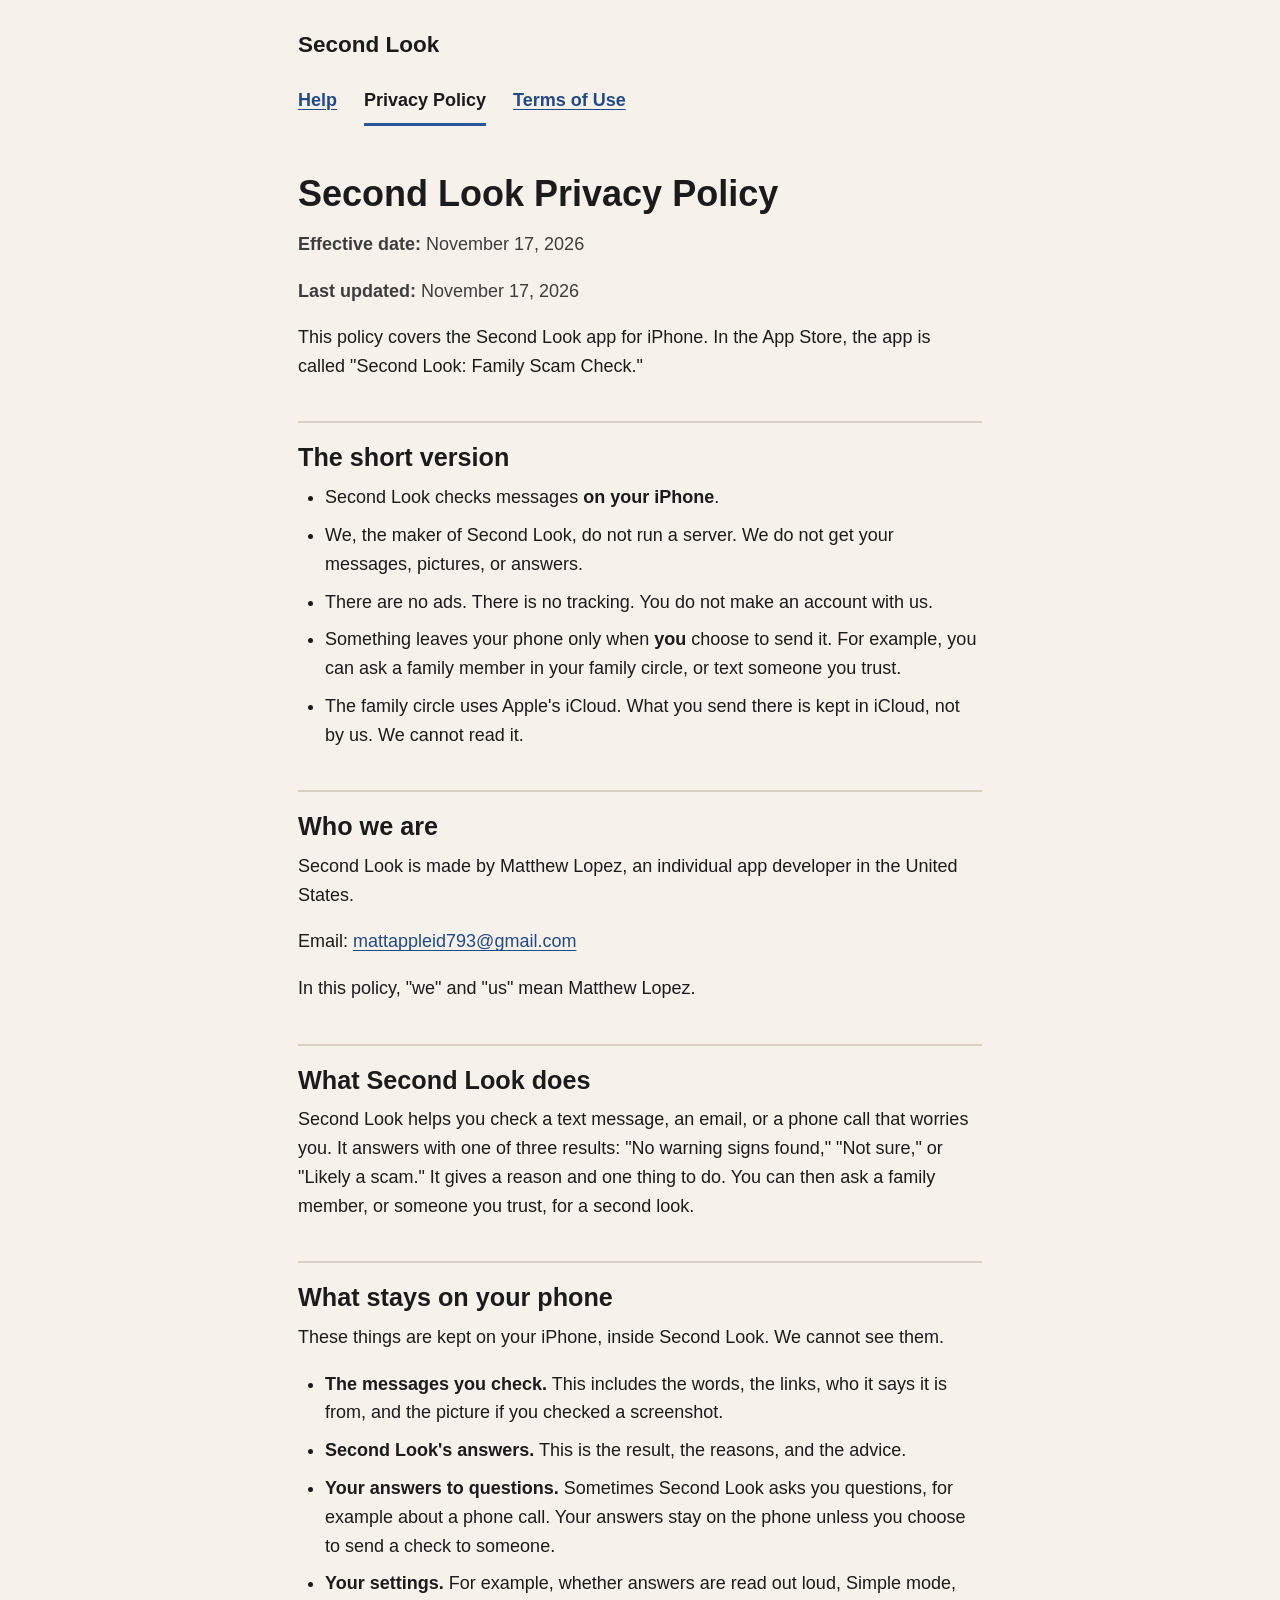
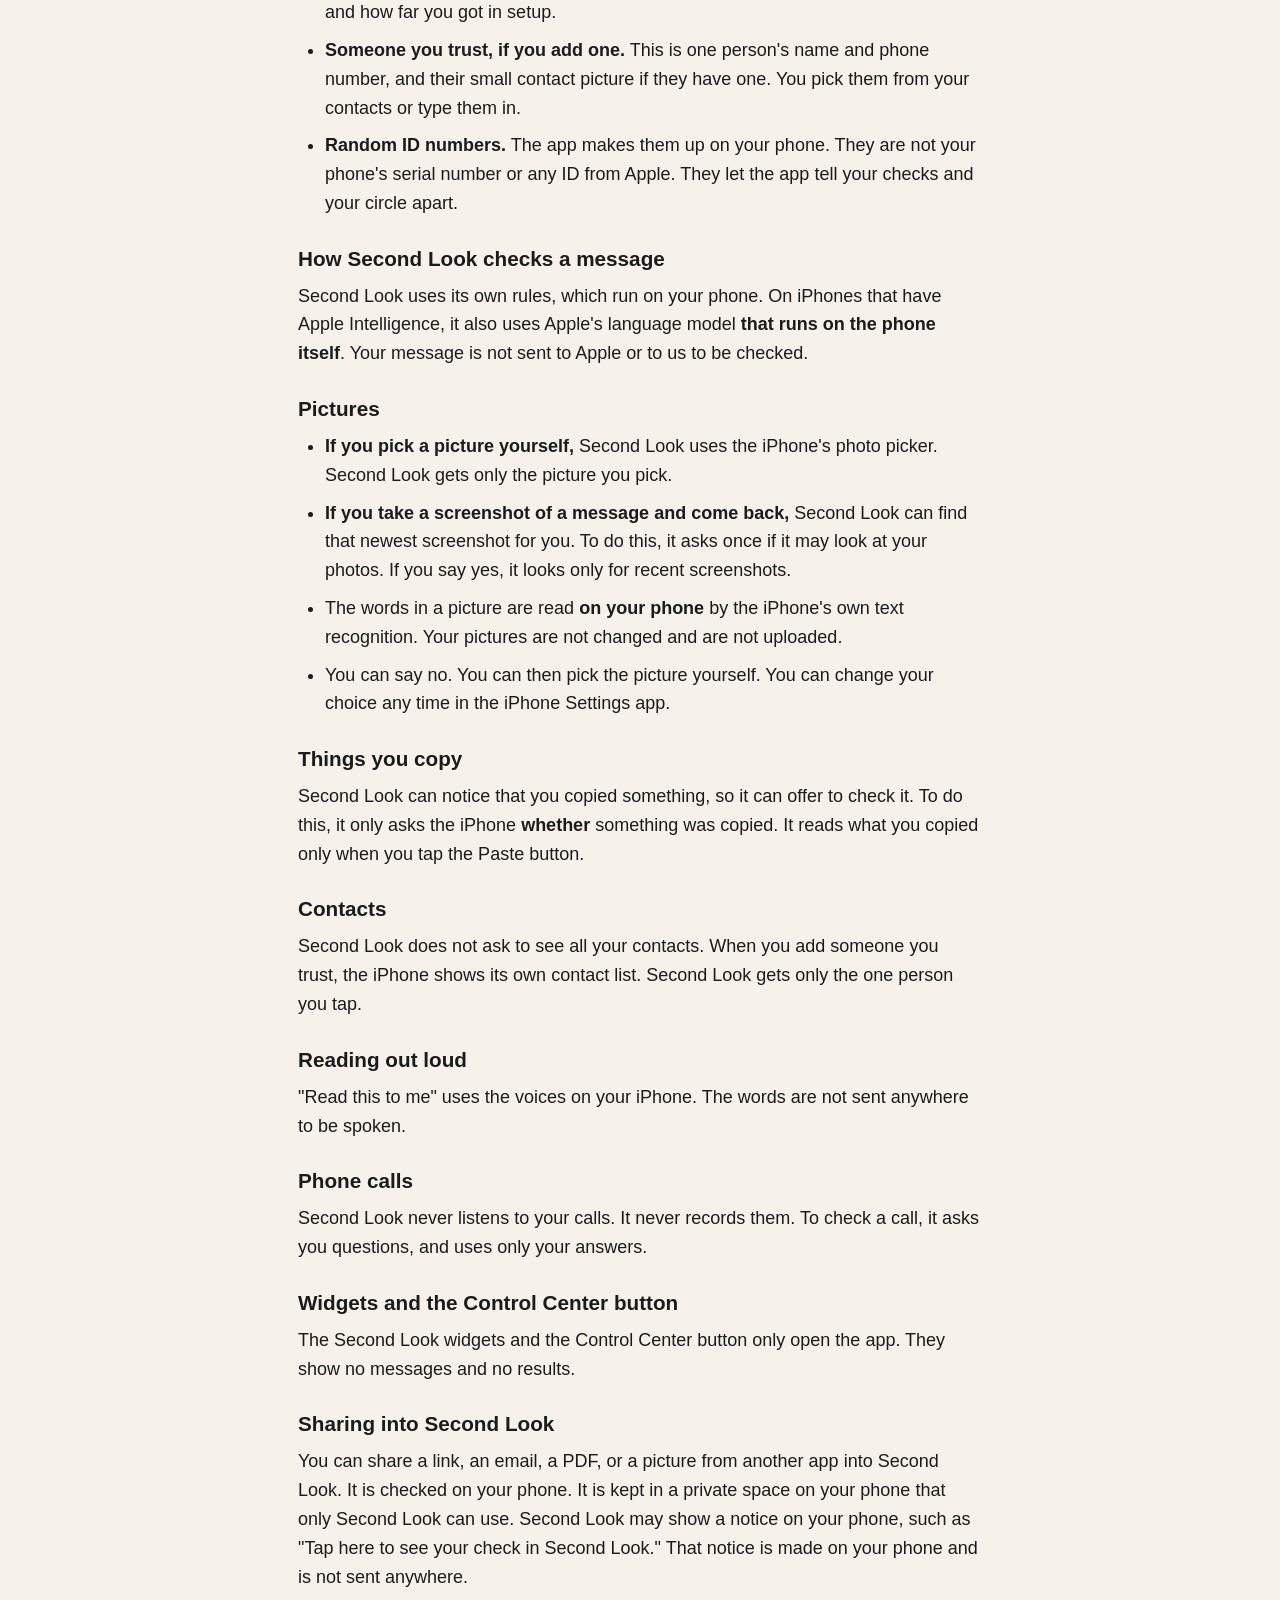
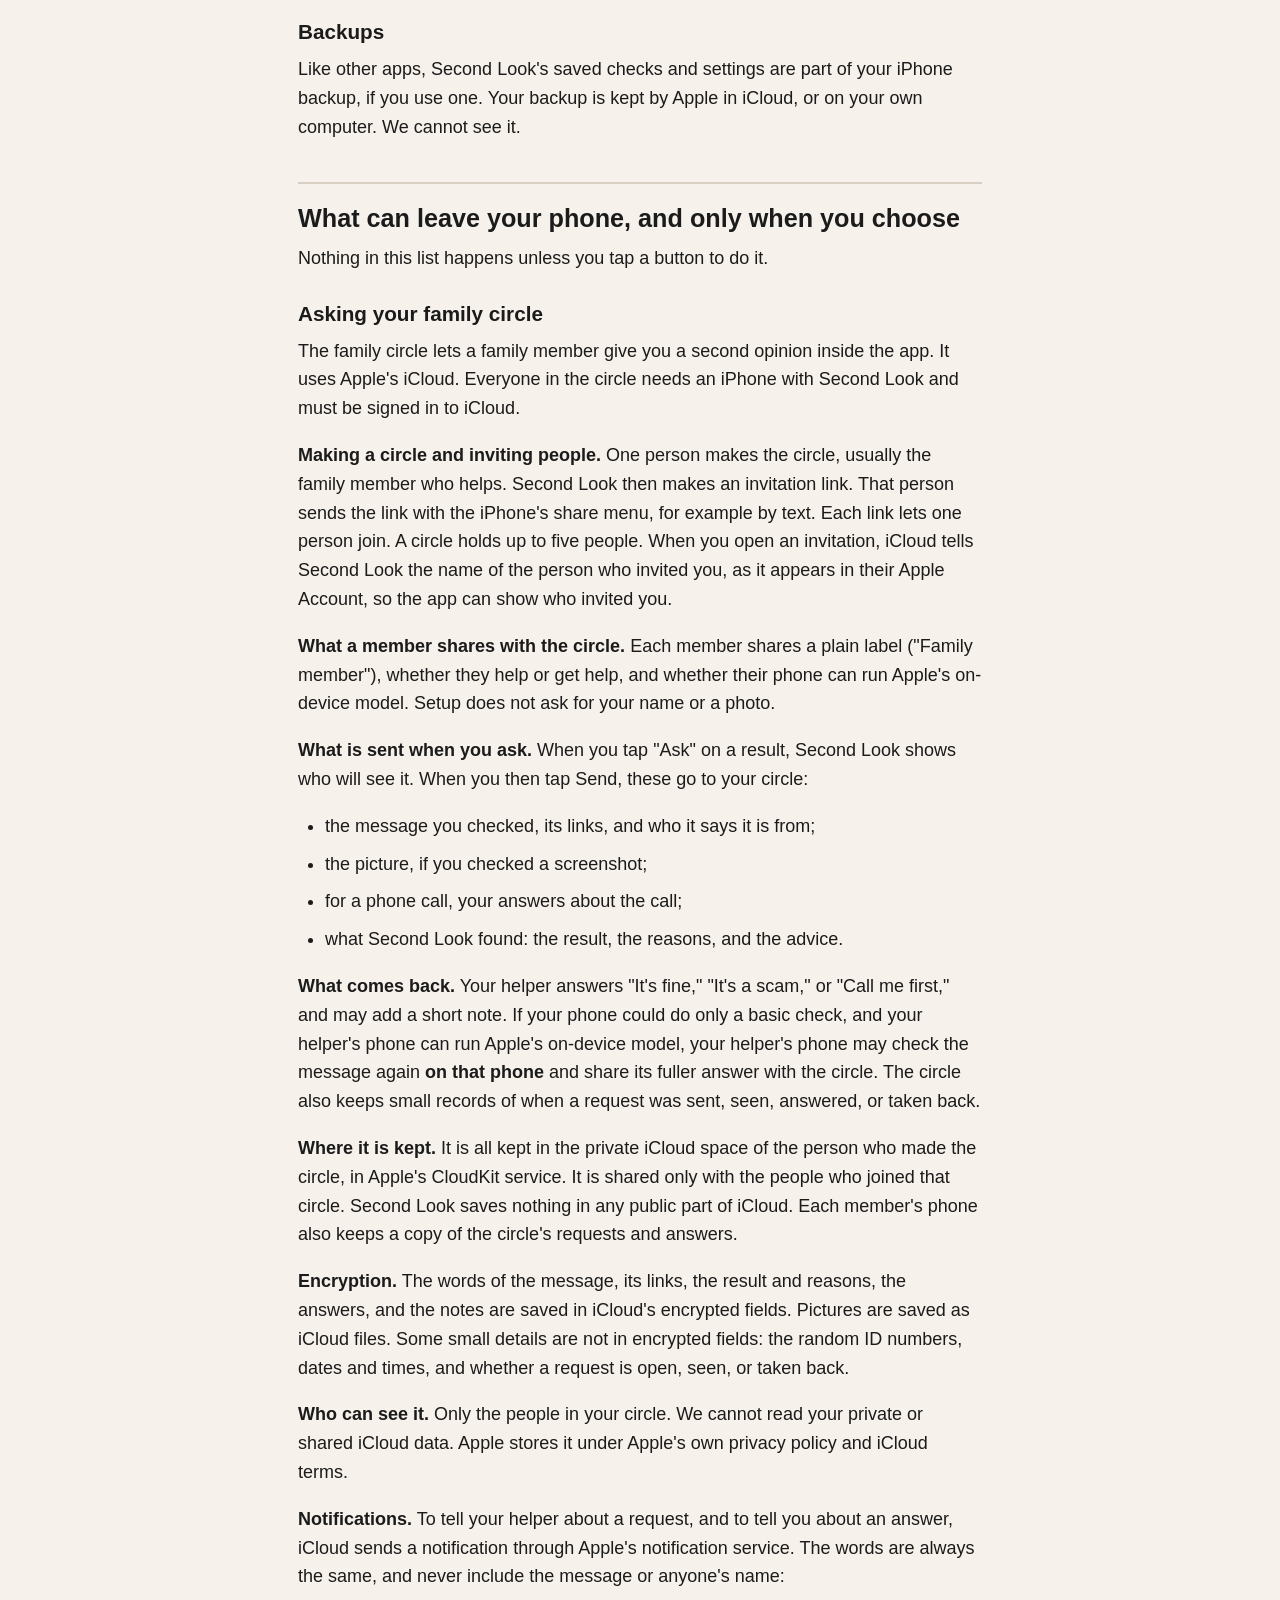
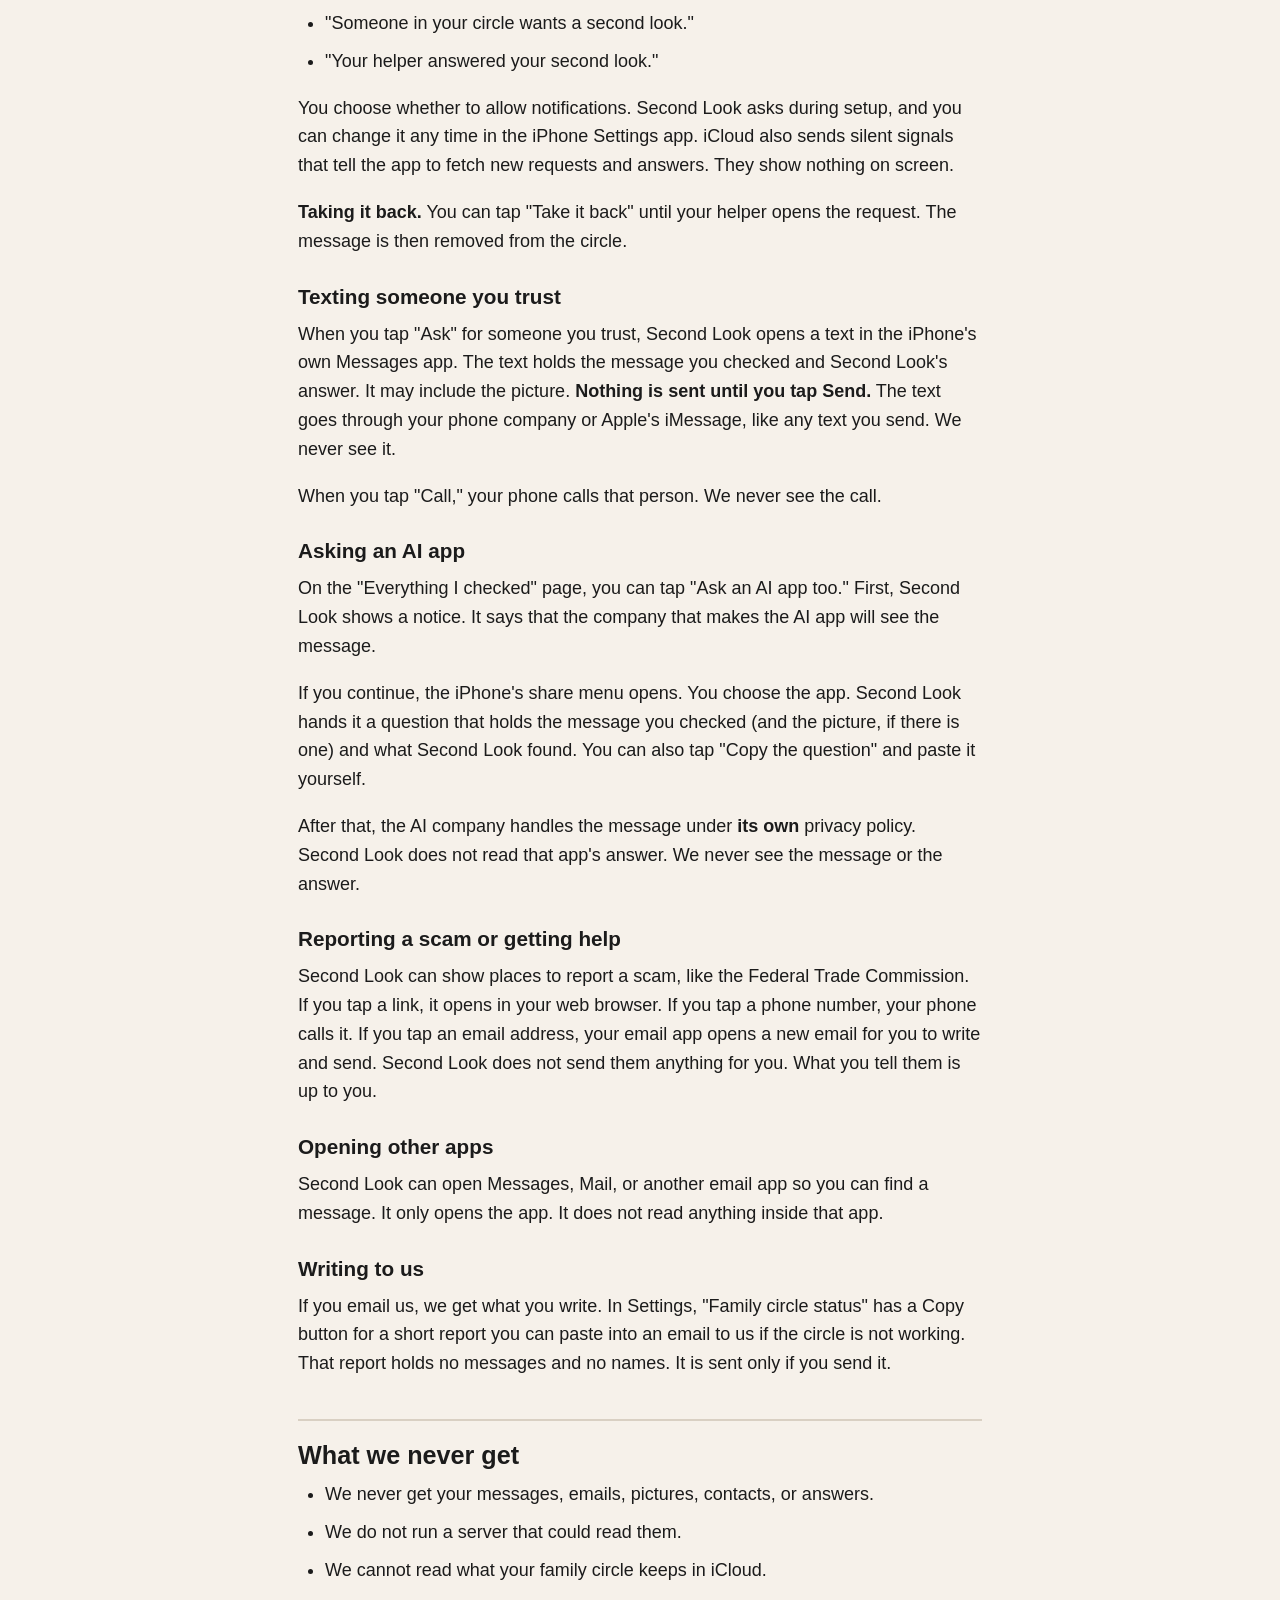
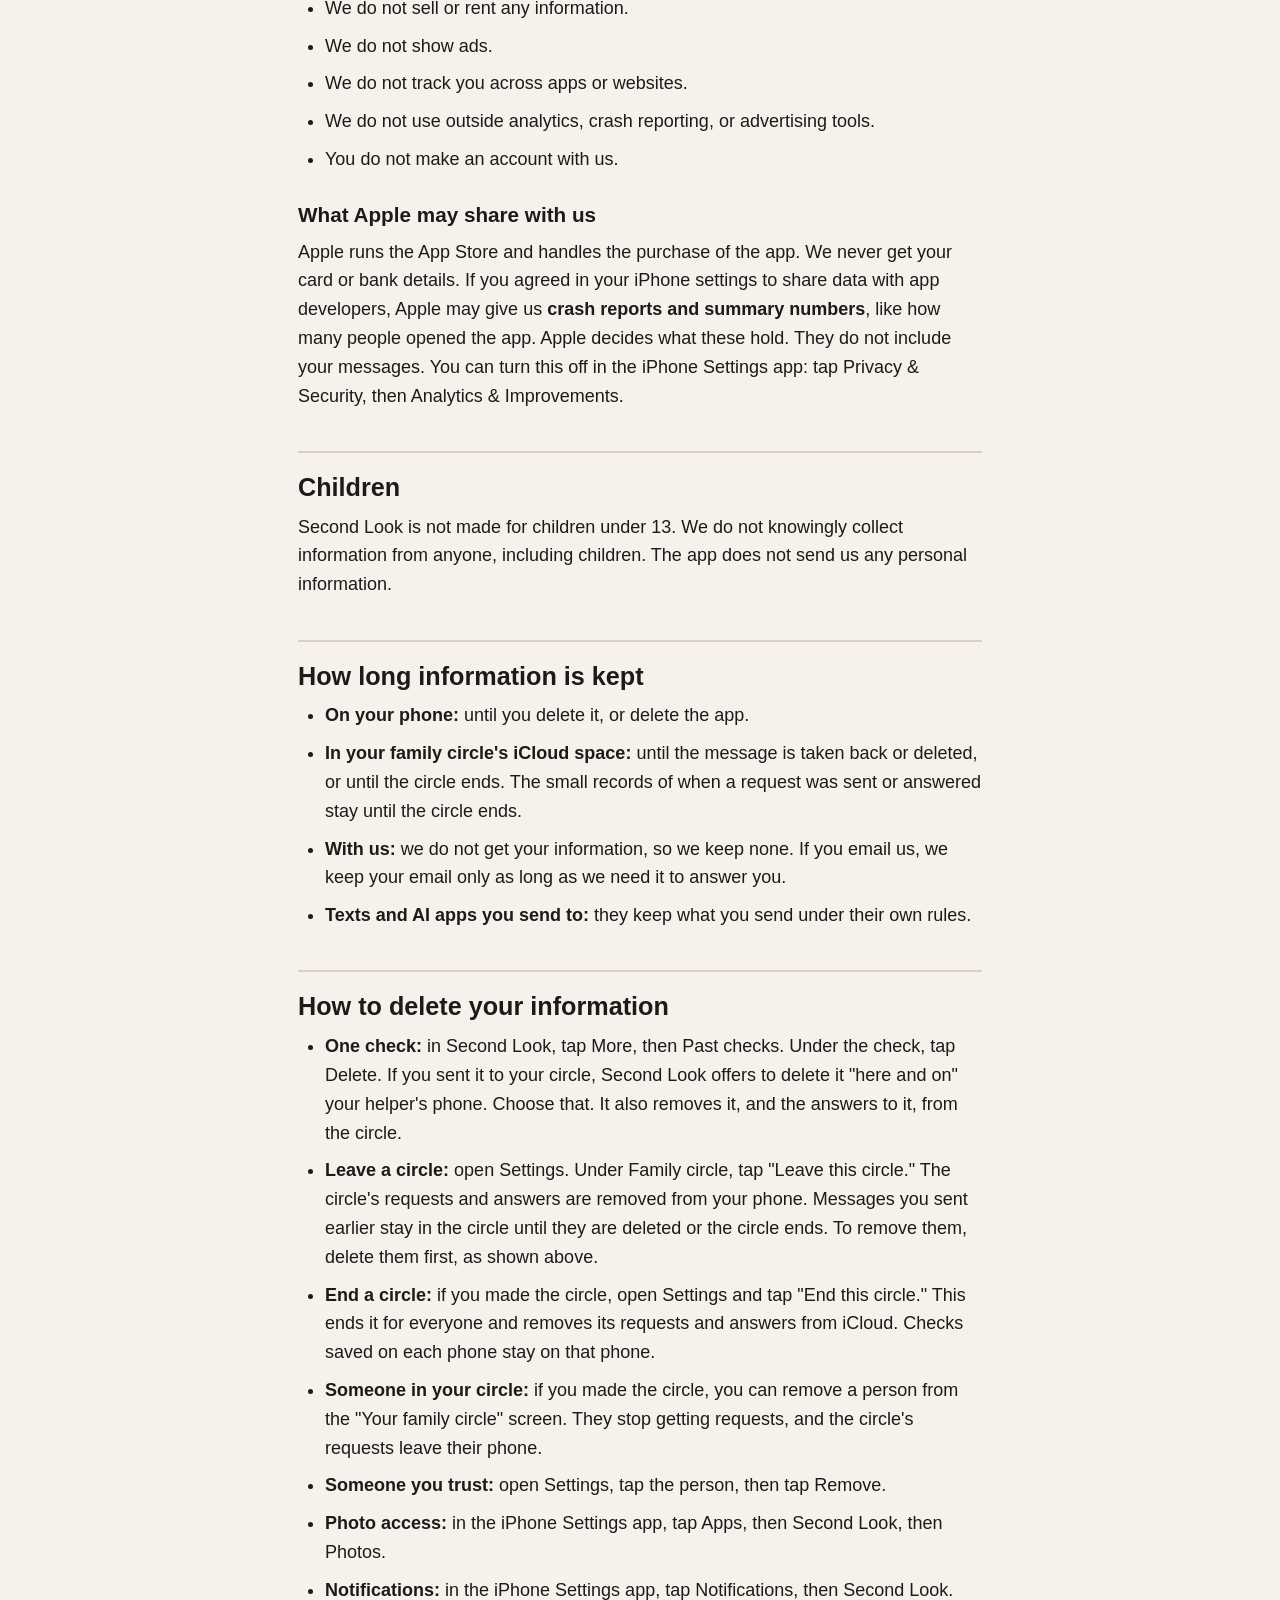
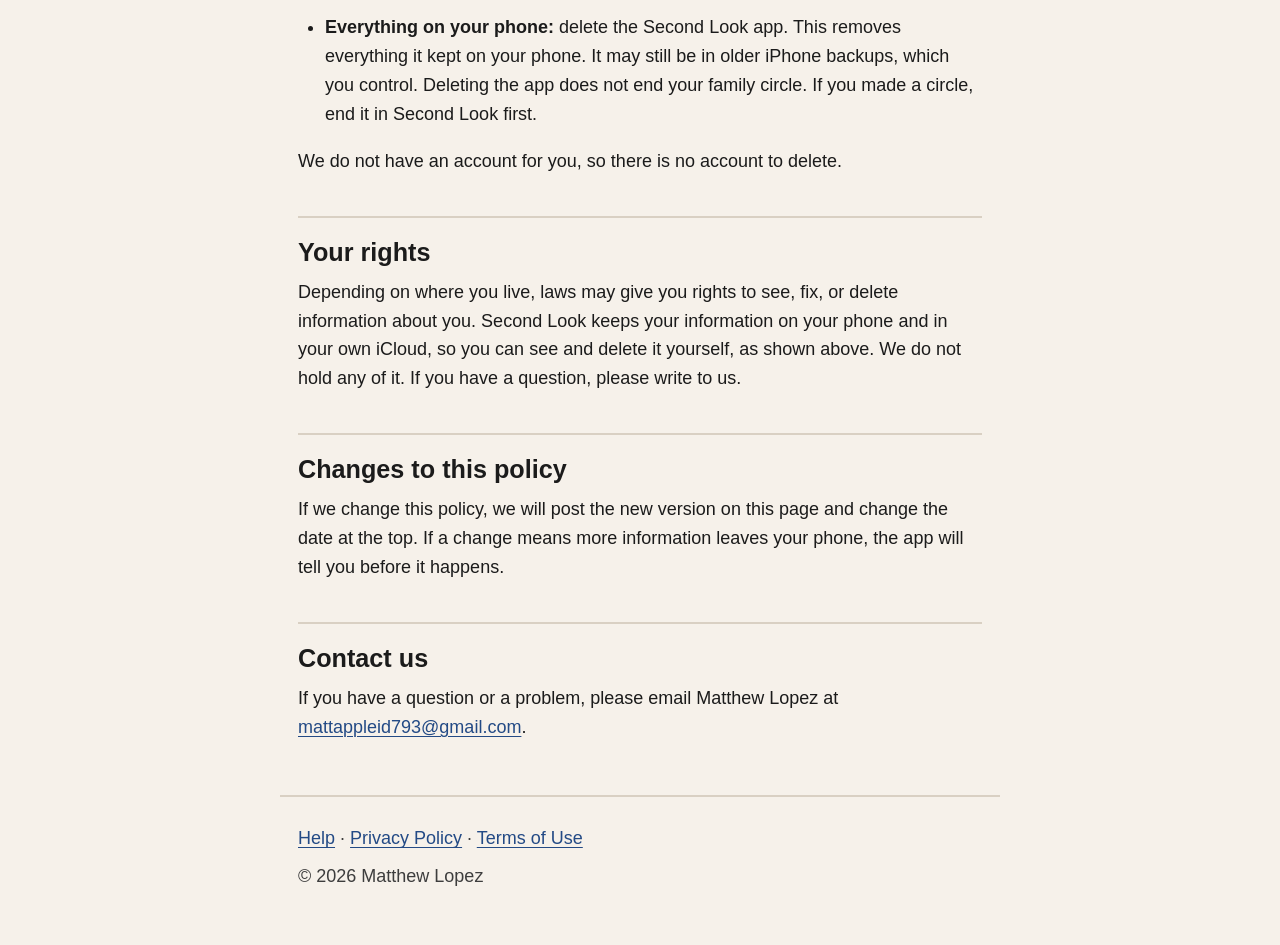
==== privacy/index.html @ c70981c8 "Second Look help, privacy policy and terms of use" ====
<!doctype html>
<html lang="en">
<head>
  <meta charset="utf-8">
  <meta name="viewport" content="width=device-width, initial-scale=1">
  <title>Second Look Privacy Policy</title>
  <meta name="description" content="How the Second Look iPhone app handles your information: what stays on your phone, what you can choose to send, and how the family circle uses your iCloud.">
  <link rel="stylesheet" href="../style.css">
</head>
<body>
  <a class="skip-link" href="#main">Skip to the main text</a>
  <header>
    <a class="site-name" href="../">Second Look</a>
    <nav aria-label="Pages">
      <ul>
        <li><a href="../">Help</a></li>
        <li><a href="../privacy/" aria-current="page">Privacy Policy</a></li>
        <li><a href="../terms/">Terms of Use</a></li>
      </ul>
    </nav>
  </header>

  <main id="main">
    <h1>Second Look Privacy Policy</h1>
    <p class="dates"><strong>Effective date:</strong> November 17, 2026</p>
    <p class="dates"><strong>Last updated:</strong> November 17, 2026</p>
    <p>This policy covers the Second Look app for iPhone. In the App Store, the app is called "Second Look: Family Scam Check."</p>
    <h2>The short version</h2>
    <ul>
      <li>Second Look checks messages <strong>on your iPhone</strong>.</li>
      <li>We, the maker of Second Look, do not run a server. We do not get your messages, pictures, or answers.</li>
      <li>There are no ads. There is no tracking. You do not make an account with us.</li>
      <li>Something leaves your phone only when <strong>you</strong> choose to send it. For example, you can ask a family member in your family circle, or text someone you trust.</li>
      <li>The family circle uses Apple's iCloud. What you send there is kept in iCloud, not by us. We cannot read it.</li>
    </ul>
    <h2>Who we are</h2>
    <p>Second Look is made by Matthew Lopez, an individual app developer in the United States.</p>
    <p>Email: <a href="mailto:mattappleid793@gmail.com">mattappleid793@gmail.com</a></p>
    <p>In this policy, "we" and "us" mean Matthew Lopez.</p>
    <h2>What Second Look does</h2>
    <p>Second Look helps you check a text message, an email, or a phone call that worries you. It answers with one of three results: "No warning signs found," "Not sure," or "Likely a scam." It gives a reason and one thing to do. You can then ask a family member, or someone you trust, for a second look.</p>
    <h2>What stays on your phone</h2>
    <p>These things are kept on your iPhone, inside Second Look. We cannot see them.</p>
    <ul>
      <li><strong>The messages you check.</strong> This includes the words, the links, who it says it is from, and the picture if you checked a screenshot.</li>
      <li><strong>Second Look's answers.</strong> This is the result, the reasons, and the advice.</li>
      <li><strong>Your answers to questions.</strong> Sometimes Second Look asks you questions, for example about a phone call. Your answers stay on the phone unless you choose to send a check to someone.</li>
      <li><strong>Your settings.</strong> For example, whether answers are read out loud, Simple mode, and how far you got in setup.</li>
      <li><strong>Someone you trust, if you add one.</strong> This is one person's name and phone number, and their small contact picture if they have one. You pick them from your contacts or type them in.</li>
      <li><strong>Random ID numbers.</strong> The app makes them up on your phone. They are not your phone's serial number or any ID from Apple. They let the app tell your checks and your circle apart.</li>
    </ul>
    <h3>How Second Look checks a message</h3>
    <p>Second Look uses its own rules, which run on your phone. On iPhones that have Apple Intelligence, it also uses Apple's language model <strong>that runs on the phone itself</strong>. Your message is not sent to Apple or to us to be checked.</p>
    <h3>Pictures</h3>
    <ul>
      <li><strong>If you pick a picture yourself,</strong> Second Look uses the iPhone's photo picker. Second Look gets only the picture you pick.</li>
      <li><strong>If you take a screenshot of a message and come back,</strong> Second Look can find that newest screenshot for you. To do this, it asks once if it may look at your photos. If you say yes, it looks only for recent screenshots.</li>
      <li>The words in a picture are read <strong>on your phone</strong> by the iPhone's own text recognition. Your pictures are not changed and are not uploaded.</li>
      <li>You can say no. You can then pick the picture yourself. You can change your choice any time in the iPhone Settings app.</li>
    </ul>
    <h3>Things you copy</h3>
    <p>Second Look can notice that you copied something, so it can offer to check it. To do this, it only asks the iPhone <strong>whether</strong> something was copied. It reads what you copied only when you tap the Paste button.</p>
    <h3>Contacts</h3>
    <p>Second Look does not ask to see all your contacts. When you add someone you trust, the iPhone shows its own contact list. Second Look gets only the one person you tap.</p>
    <h3>Reading out loud</h3>
    <p>"Read this to me" uses the voices on your iPhone. The words are not sent anywhere to be spoken.</p>
    <h3>Phone calls</h3>
    <p>Second Look never listens to your calls. It never records them. To check a call, it asks you questions, and uses only your answers.</p>
    <h3>Widgets and the Control Center button</h3>
    <p>The Second Look widgets and the Control Center button only open the app. They show no messages and no results.</p>
    <h3>Sharing into Second Look</h3>
    <p>You can share a link, an email, a PDF, or a picture from another app into Second Look. It is checked on your phone. It is kept in a private space on your phone that only Second Look can use. Second Look may show a notice on your phone, such as "Tap here to see your check in Second Look." That notice is made on your phone and is not sent anywhere.</p>
    <h3>Backups</h3>
    <p>Like other apps, Second Look's saved checks and settings are part of your iPhone backup, if you use one. Your backup is kept by Apple in iCloud, or on your own computer. We cannot see it.</p>
    <h2>What can leave your phone, and only when you choose</h2>
    <p>Nothing in this list happens unless you tap a button to do it.</p>
    <h3>Asking your family circle</h3>
    <p>The family circle lets a family member give you a second opinion inside the app. It uses Apple's iCloud. Everyone in the circle needs an iPhone with Second Look and must be signed in to iCloud.</p>
    <p><strong>Making a circle and inviting people.</strong> One person makes the circle, usually the family member who helps. Second Look then makes an invitation link. That person sends the link with the iPhone's share menu, for example by text. Each link lets one person join. A circle holds up to five people. When you open an invitation, iCloud tells Second Look the name of the person who invited you, as it appears in their Apple Account, so the app can show who invited you.</p>
    <p><strong>What a member shares with the circle.</strong> Each member shares a plain label ("Family member"), whether they help or get help, and whether their phone can run Apple's on-device model. Setup does not ask for your name or a photo.</p>
    <p><strong>What is sent when you ask.</strong> When you tap "Ask" on a result, Second Look shows who will see it. When you then tap Send, these go to your circle:</p>
    <ul>
      <li>the message you checked, its links, and who it says it is from;</li>
      <li>the picture, if you checked a screenshot;</li>
      <li>for a phone call, your answers about the call;</li>
      <li>what Second Look found: the result, the reasons, and the advice.</li>
    </ul>
    <p><strong>What comes back.</strong> Your helper answers "It's fine," "It's a scam," or "Call me first," and may add a short note. If your phone could do only a basic check, and your helper's phone can run Apple's on-device model, your helper's phone may check the message again <strong>on that phone</strong> and share its fuller answer with the circle. The circle also keeps small records of when a request was sent, seen, answered, or taken back.</p>
    <p><strong>Where it is kept.</strong> It is all kept in the private iCloud space of the person who made the circle, in Apple's CloudKit service. It is shared only with the people who joined that circle. Second Look saves nothing in any public part of iCloud. Each member's phone also keeps a copy of the circle's requests and answers.</p>
    <p><strong>Encryption.</strong> The words of the message, its links, the result and reasons, the answers, and the notes are saved in iCloud's encrypted fields. Pictures are saved as iCloud files. Some small details are not in encrypted fields: the random ID numbers, dates and times, and whether a request is open, seen, or taken back.</p>
    <p><strong>Who can see it.</strong> Only the people in your circle. We cannot read your private or shared iCloud data. Apple stores it under Apple's own privacy policy and iCloud terms.</p>
    <p><strong>Notifications.</strong> To tell your helper about a request, and to tell you about an answer, iCloud sends a notification through Apple's notification service. The words are always the same, and never include the message or anyone's name:</p>
    <ul>
      <li>"Someone in your circle wants a second look."</li>
      <li>"Your helper answered your second look."</li>
    </ul>
    <p>You choose whether to allow notifications. Second Look asks during setup, and you can change it any time in the iPhone Settings app. iCloud also sends silent signals that tell the app to fetch new requests and answers. They show nothing on screen.</p>
    <p><strong>Taking it back.</strong> You can tap "Take it back" until your helper opens the request. The message is then removed from the circle.</p>
    <h3>Texting someone you trust</h3>
    <p>When you tap "Ask" for someone you trust, Second Look opens a text in the iPhone's own Messages app. The text holds the message you checked and Second Look's answer. It may include the picture. <strong>Nothing is sent until you tap Send.</strong> The text goes through your phone company or Apple's iMessage, like any text you send. We never see it.</p>
    <p>When you tap "Call," your phone calls that person. We never see the call.</p>
    <h3>Asking an AI app</h3>
    <p>On the "Everything I checked" page, you can tap "Ask an AI app too." First, Second Look shows a notice. It says that the company that makes the AI app will see the message.</p>
    <p>If you continue, the iPhone's share menu opens. You choose the app. Second Look hands it a question that holds the message you checked (and the picture, if there is one) and what Second Look found. You can also tap "Copy the question" and paste it yourself.</p>
    <p>After that, the AI company handles the message under <strong>its own</strong> privacy policy. Second Look does not read that app's answer. We never see the message or the answer.</p>
    <h3>Reporting a scam or getting help</h3>
    <p>Second Look can show places to report a scam, like the Federal Trade Commission. If you tap a link, it opens in your web browser. If you tap a phone number, your phone calls it. If you tap an email address, your email app opens a new email for you to write and send. Second Look does not send them anything for you. What you tell them is up to you.</p>
    <h3>Opening other apps</h3>
    <p>Second Look can open Messages, Mail, or another email app so you can find a message. It only opens the app. It does not read anything inside that app.</p>
    <h3>Writing to us</h3>
    <p>If you email us, we get what you write. In Settings, "Family circle status" has a Copy button for a short report you can paste into an email to us if the circle is not working. That report holds no messages and no names. It is sent only if you send it.</p>
    <h2>What we never get</h2>
    <ul>
      <li>We never get your messages, emails, pictures, contacts, or answers.</li>
      <li>We do not run a server that could read them.</li>
      <li>We cannot read what your family circle keeps in iCloud.</li>
      <li>We do not sell or rent any information.</li>
      <li>We do not show ads.</li>
      <li>We do not track you across apps or websites.</li>
      <li>We do not use outside analytics, crash reporting, or advertising tools.</li>
      <li>You do not make an account with us.</li>
    </ul>
    <h3>What Apple may share with us</h3>
    <p>Apple runs the App Store and handles the purchase of the app. We never get your card or bank details. If you agreed in your iPhone settings to share data with app developers, Apple may give us <strong>crash reports and summary numbers</strong>, like how many people opened the app. Apple decides what these hold. They do not include your messages. You can turn this off in the iPhone Settings app: tap Privacy &amp; Security, then Analytics &amp; Improvements.</p>
    <h2>Children</h2>
    <p>Second Look is not made for children under 13. We do not knowingly collect information from anyone, including children. The app does not send us any personal information.</p>
    <h2>How long information is kept</h2>
    <ul>
      <li><strong>On your phone:</strong> until you delete it, or delete the app.</li>
      <li><strong>In your family circle's iCloud space:</strong> until the message is taken back or deleted, or until the circle ends. The small records of when a request was sent or answered stay until the circle ends.</li>
      <li><strong>With us:</strong> we do not get your information, so we keep none. If you email us, we keep your email only as long as we need it to answer you.</li>
      <li><strong>Texts and AI apps you send to:</strong> they keep what you send under their own rules.</li>
    </ul>
    <h2>How to delete your information</h2>
    <ul>
      <li><strong>One check:</strong> in Second Look, tap More, then Past checks. Under the check, tap Delete. If you sent it to your circle, Second Look offers to delete it "here and on" your helper's phone. Choose that. It also removes it, and the answers to it, from the circle.</li>
      <li><strong>Leave a circle:</strong> open Settings. Under Family circle, tap "Leave this circle." The circle's requests and answers are removed from your phone. Messages you sent earlier stay in the circle until they are deleted or the circle ends. To remove them, delete them first, as shown above.</li>
      <li><strong>End a circle:</strong> if you made the circle, open Settings and tap "End this circle." This ends it for everyone and removes its requests and answers from iCloud. Checks saved on each phone stay on that phone.</li>
      <li><strong>Someone in your circle:</strong> if you made the circle, you can remove a person from the "Your family circle" screen. They stop getting requests, and the circle's requests leave their phone.</li>
      <li><strong>Someone you trust:</strong> open Settings, tap the person, then tap Remove.</li>
      <li><strong>Photo access:</strong> in the iPhone Settings app, tap Apps, then Second Look, then Photos.</li>
      <li><strong>Notifications:</strong> in the iPhone Settings app, tap Notifications, then Second Look.</li>
      <li><strong>Everything on your phone:</strong> delete the Second Look app. This removes everything it kept on your phone. It may still be in older iPhone backups, which you control. Deleting the app does not end your family circle. If you made a circle, end it in Second Look first.</li>
    </ul>
    <p>We do not have an account for you, so there is no account to delete.</p>
    <h2>Your rights</h2>
    <p>Depending on where you live, laws may give you rights to see, fix, or delete information about you. Second Look keeps your information on your phone and in your own iCloud, so you can see and delete it yourself, as shown above. We do not hold any of it. If you have a question, please write to us.</p>
    <h2>Changes to this policy</h2>
    <p>If we change this policy, we will post the new version on this page and change the date at the top. If a change means more information leaves your phone, the app will tell you before it happens.</p>
    <h2>Contact us</h2>
    <p>If you have a question or a problem, please email Matthew Lopez at <a href="mailto:mattappleid793@gmail.com">mattappleid793@gmail.com</a>.</p>
  </main>

  <footer>
    <p><a href="../">Help</a> · <a href="../privacy/">Privacy Policy</a> · <a href="../terms/">Terms of Use</a></p>
    <p>© 2026 Matthew Lopez</p>
  </footer>
</body>
</html>
---- style.css ----
/* Second Look: help, privacy and terms pages. No web fonts, no images, no scripts. */

:root {
  color-scheme: light dark;
  --bg: #F6F1EA;
  --surface: #FFFFFF;
  --text: #1B1B1B;
  --muted: #3D3D3D;
  --brand: #2A5698;
  --link: #234A85;
  --border: #D9D0C3;
  --focus: #2A5698;
}

@media (prefers-color-scheme: dark) {
  :root {
    --bg: #141619;
    --surface: #1F2226;
    --text: #F2EFEA;
    --muted: #D2CEC7;
    --brand: #7FA6E6;
    --link: #A9C6F5;
    --border: #3A3F46;
    --focus: #A9C6F5;
  }
}

*,
*::before,
*::after {
  box-sizing: border-box;
}

html {
  font-size: 112.5%; /* 18px */
  -webkit-text-size-adjust: 100%;
  text-size-adjust: 100%;
}

body {
  margin: 0;
  background: var(--bg);
  color: var(--text);
  font-family: -apple-system, BlinkMacSystemFont, "Segoe UI", Roboto, "Helvetica Neue", Arial, sans-serif;
  font-size: 1rem;
  line-height: 1.6;
  overflow-wrap: break-word;
}

.skip-link {
  position: absolute;
  left: 1rem;
  top: -10rem;
  padding: 0.75rem 1rem;
  background: var(--text);
  color: var(--bg);
  font-weight: 700;
  border-radius: 0.5rem;
  z-index: 10;
}

.skip-link:focus {
  top: 1rem;
}

header,
main,
footer {
  width: 100%;
  max-width: 40rem; /* about 65 characters a line at this size */
  margin: 0 auto;
  padding: 0 1rem;
}

header {
  padding-top: 1.5rem;
}

.site-name {
  display: inline-block;
  font-size: 1.25rem;
  font-weight: 700;
  color: var(--text);
  text-decoration: none;
}

nav ul {
  list-style: none;
  margin: 0.75rem 0 0;
  padding: 0;
  display: flex;
  flex-wrap: wrap;
  gap: 0.5rem 1.5rem;
}

nav a {
  display: inline-block;
  padding: 0.5rem 0;
  min-height: 44px;
  color: var(--link);
  font-weight: 600;
}

nav a[aria-current="page"] {
  color: var(--text);
  text-decoration: none;
  border-bottom: 3px solid var(--brand);
}

main {
  padding-top: 1rem;
  padding-bottom: 2rem;
}

h1 {
  font-size: 2rem;
  line-height: 1.25;
  margin: 1rem 0 0.75rem;
  color: var(--text);
}

h2 {
  font-size: 1.4rem;
  line-height: 1.3;
  margin: 2.25rem 0 0.5rem;
  padding-top: 1rem;
  border-top: 2px solid var(--border);
}

h3 {
  font-size: 1.15rem;
  line-height: 1.35;
  margin: 1.5rem 0 0.5rem;
}

p,
ul,
ol {
  margin: 0 0 1rem;
}

ul,
ol {
  padding-left: 1.5rem;
}

li {
  margin-bottom: 0.5rem;
}

a {
  color: var(--link);
  text-decoration-thickness: 0.08em;
  text-underline-offset: 0.18em;
}

a:hover {
  text-decoration-thickness: 0.15em;
}

a:focus-visible,
.skip-link:focus {
  outline: 3px solid var(--focus);
  outline-offset: 3px;
  border-radius: 2px;
}

.lead {
  font-size: 1.15rem;
}

.note {
  background: var(--surface);
  border: 2px solid var(--border);
  border-left: 6px solid var(--brand);
  border-radius: 0.5rem;
  padding: 1rem 1.25rem;
  margin: 1.5rem 0;
}

.note p:last-child,
.note ul:last-child {
  margin-bottom: 0;
}

.dates {
  color: var(--muted);
}

footer {
  padding-top: 1.5rem;
  padding-bottom: 2.5rem;
  border-top: 2px solid var(--border);
  color: var(--muted);
}

footer p {
  margin-bottom: 0.5rem;
}

@media (max-width: 30rem) {
  h1 {
    font-size: 1.7rem;
  }

  h2 {
    font-size: 1.3rem;
  }
}

@media (prefers-reduced-motion: no-preference) {
  html {
    scroll-behavior: smooth;
  }
}
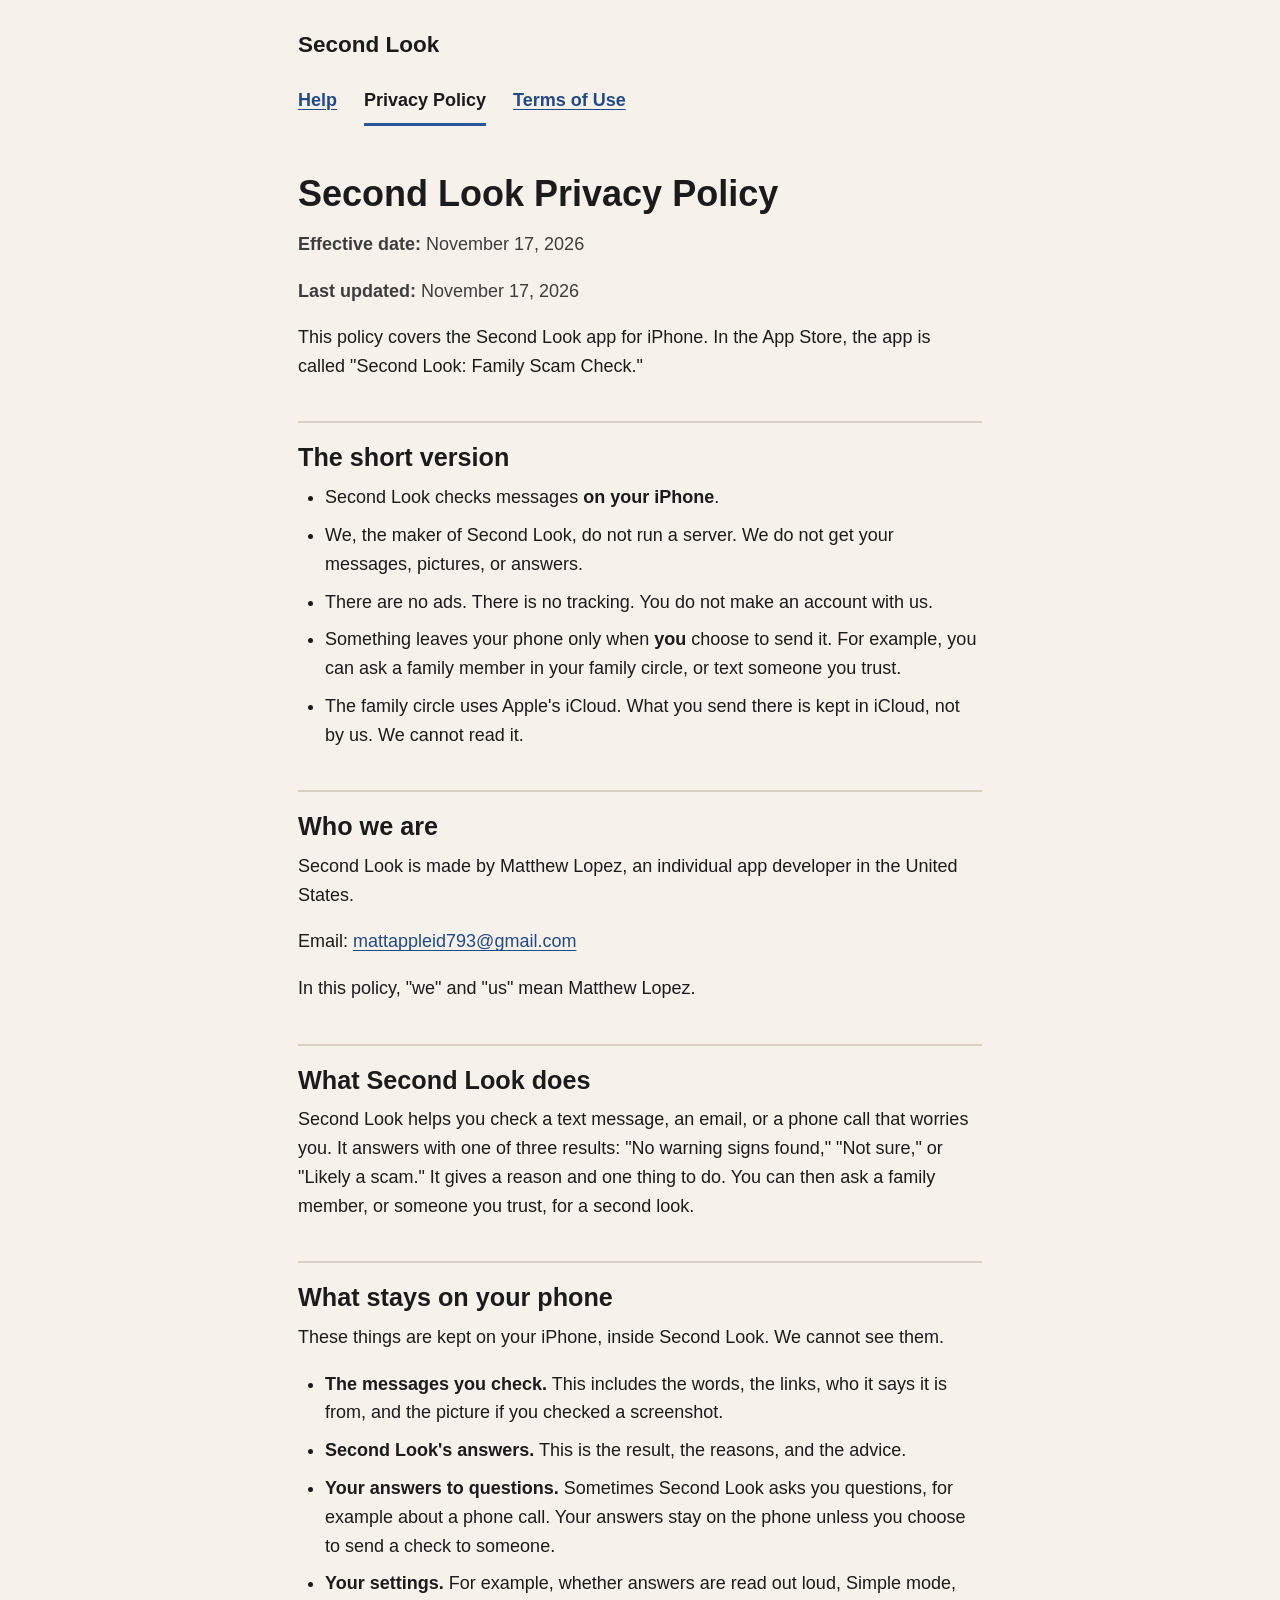
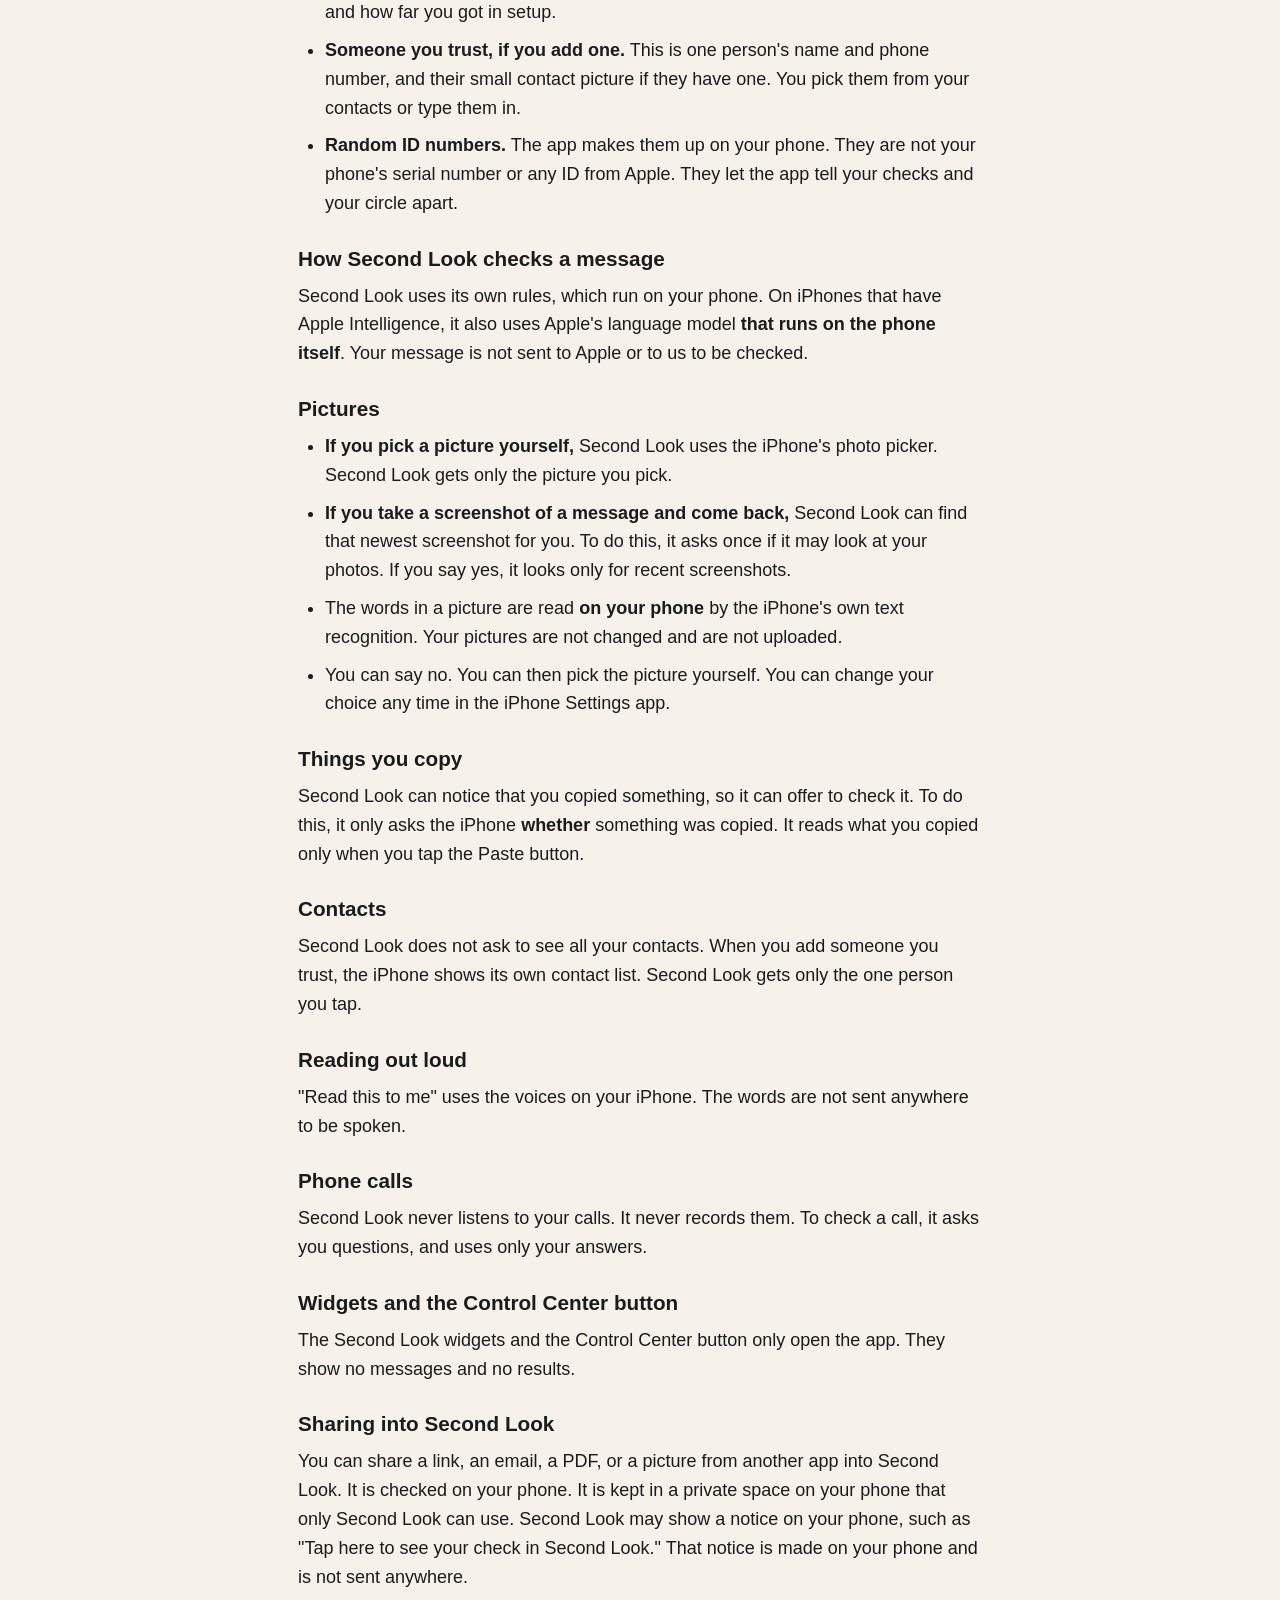
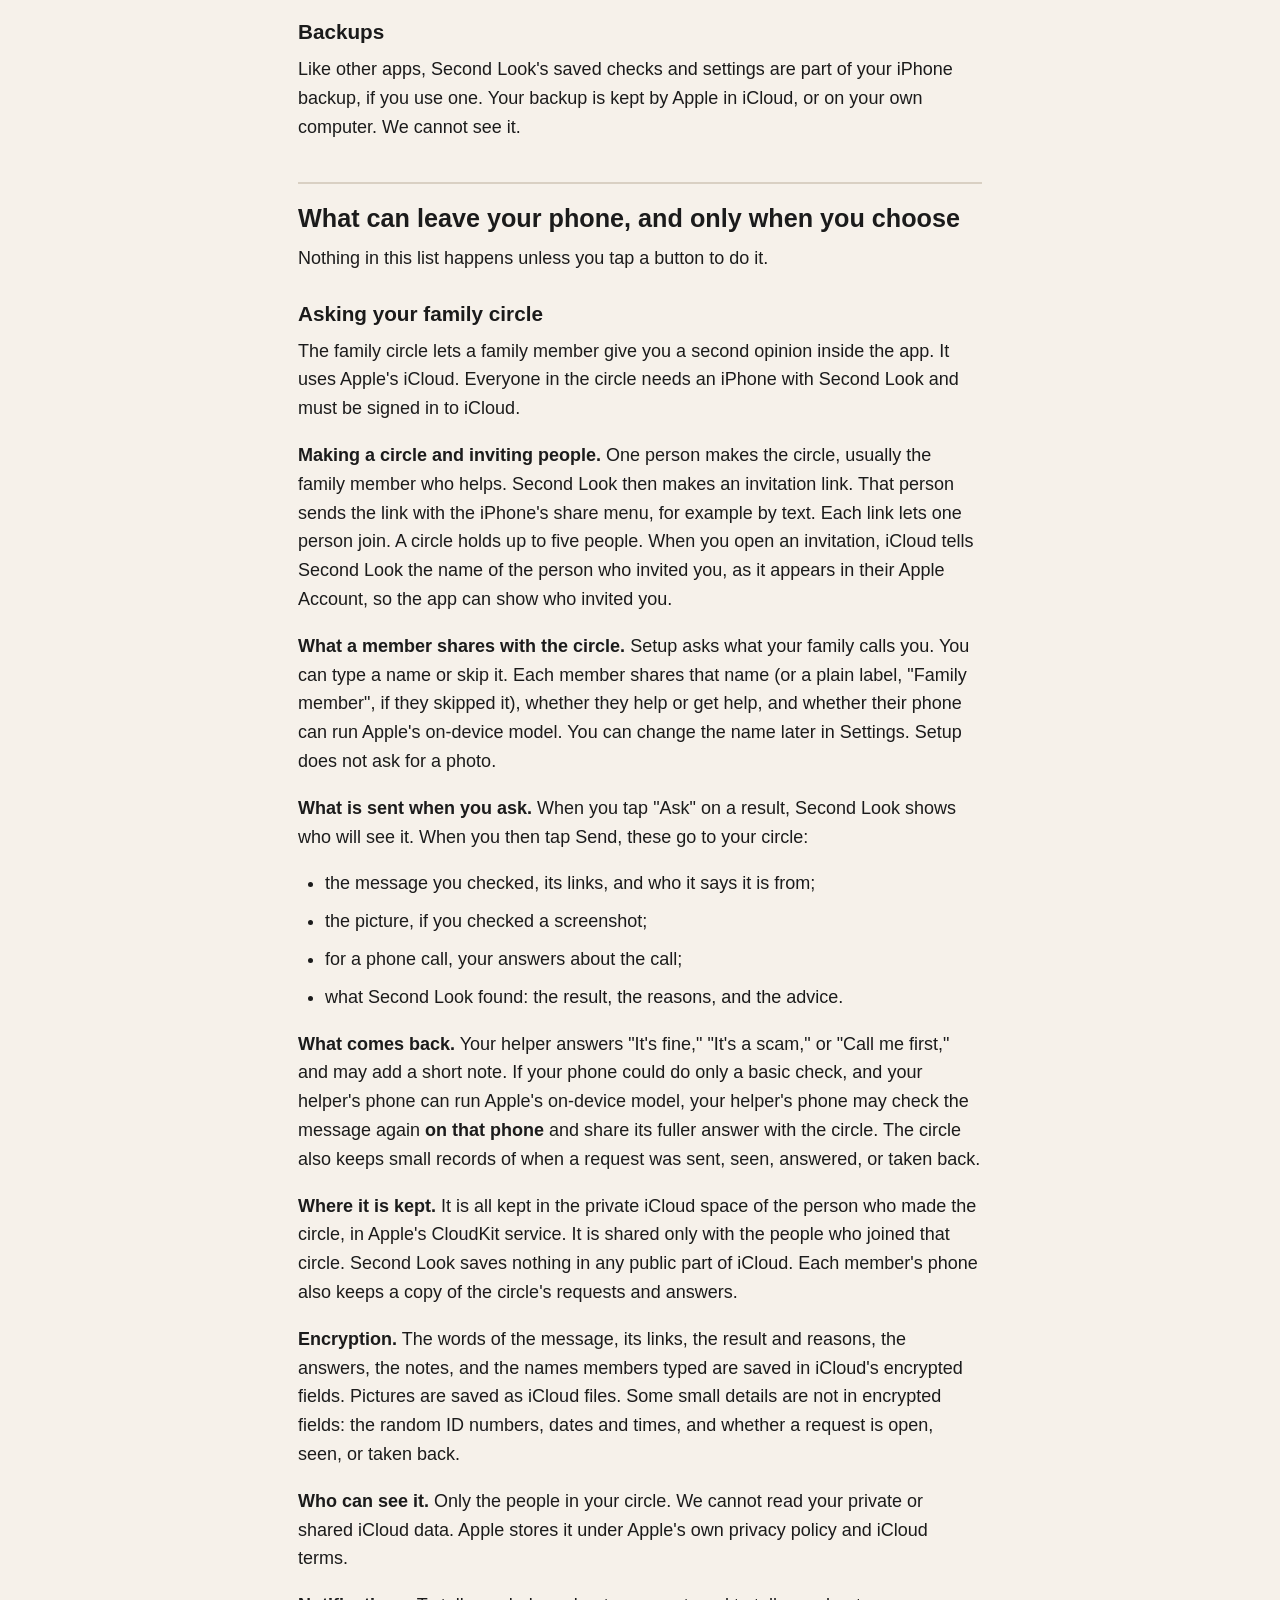
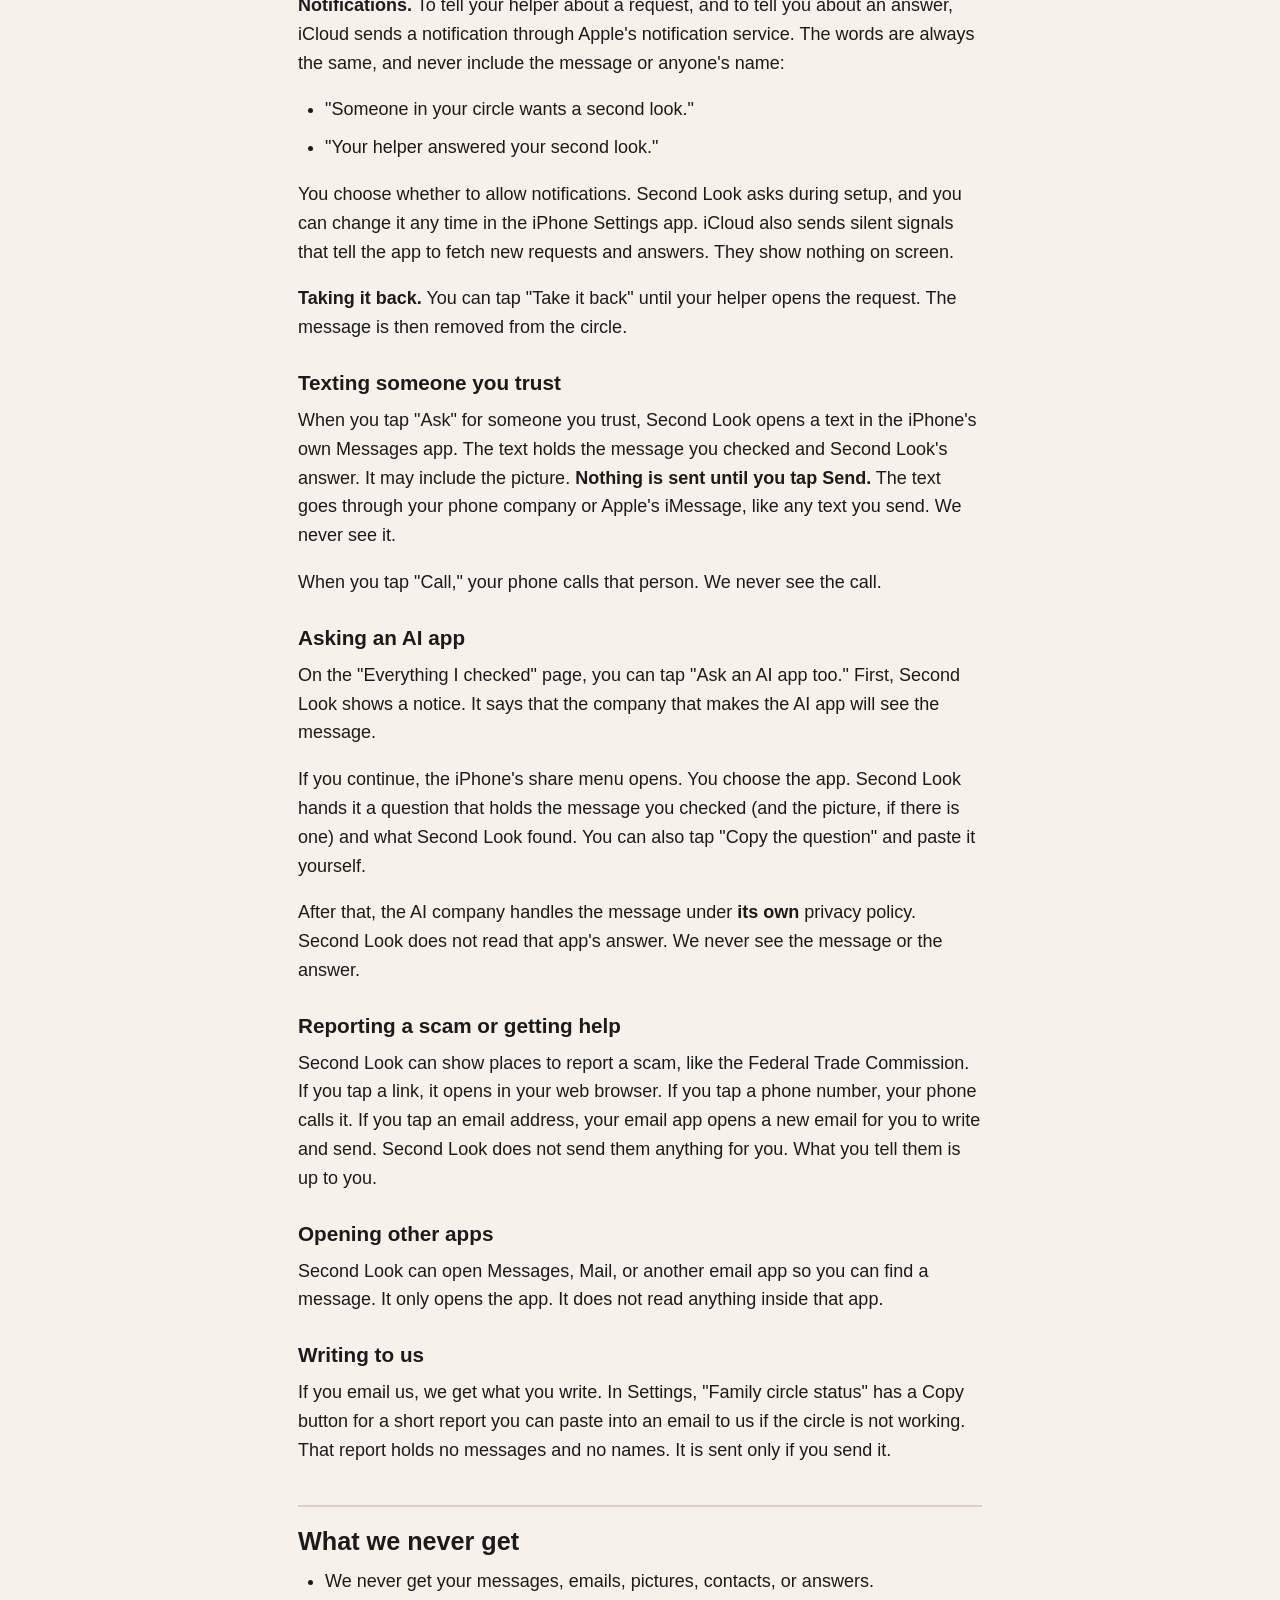
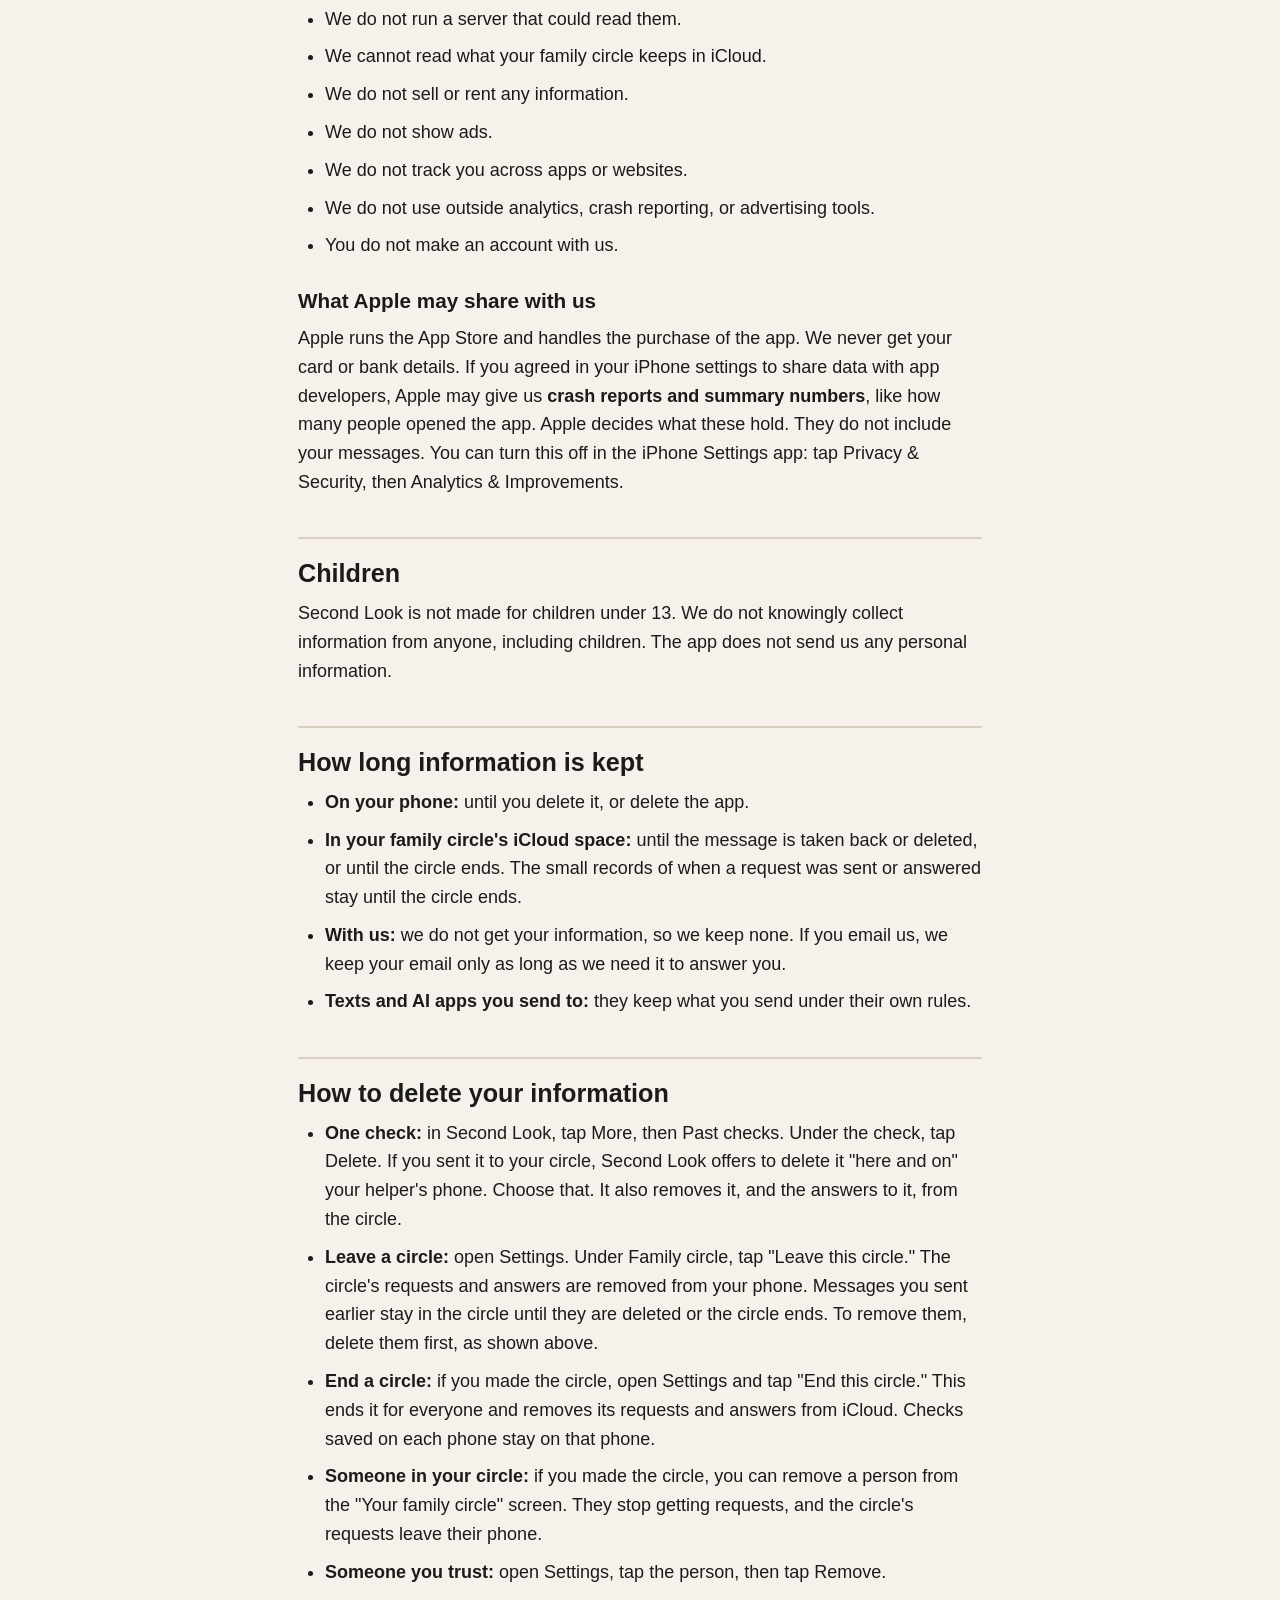
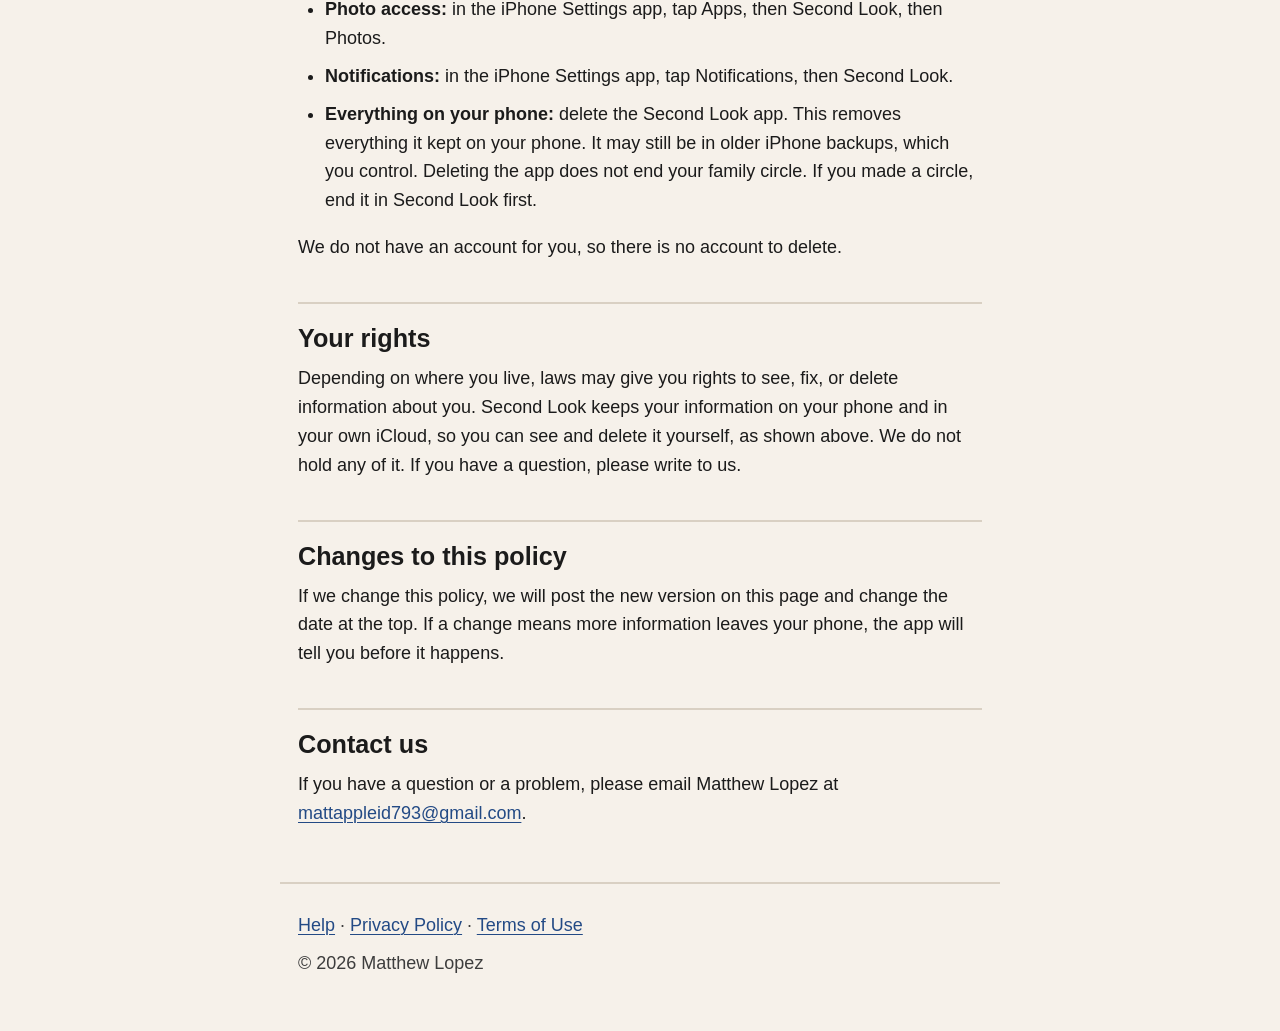
==== commit 30fd371f: "Privacy policy: setup asks for an optional name" ====
--- a/privacy/index.html
+++ b/privacy/index.html
@@ -77,7 +77,7 @@
     <h3>Asking your family circle</h3>
     <p>The family circle lets a family member give you a second opinion inside the app. It uses Apple's iCloud. Everyone in the circle needs an iPhone with Second Look and must be signed in to iCloud.</p>
     <p><strong>Making a circle and inviting people.</strong> One person makes the circle, usually the family member who helps. Second Look then makes an invitation link. That person sends the link with the iPhone's share menu, for example by text. Each link lets one person join. A circle holds up to five people. When you open an invitation, iCloud tells Second Look the name of the person who invited you, as it appears in their Apple Account, so the app can show who invited you.</p>
-    <p><strong>What a member shares with the circle.</strong> Each member shares a plain label ("Family member"), whether they help or get help, and whether their phone can run Apple's on-device model. Setup does not ask for your name or a photo.</p>
+    <p><strong>What a member shares with the circle.</strong> Setup asks what your family calls you. You can type a name or skip it. Each member shares that name (or a plain label, "Family member", if they skipped it), whether they help or get help, and whether their phone can run Apple's on-device model. You can change the name later in Settings. Setup does not ask for a photo.</p>
     <p><strong>What is sent when you ask.</strong> When you tap "Ask" on a result, Second Look shows who will see it. When you then tap Send, these go to your circle:</p>
     <ul>
       <li>the message you checked, its links, and who it says it is from;</li>
@@ -87,7 +87,7 @@
     </ul>
     <p><strong>What comes back.</strong> Your helper answers "It's fine," "It's a scam," or "Call me first," and may add a short note. If your phone could do only a basic check, and your helper's phone can run Apple's on-device model, your helper's phone may check the message again <strong>on that phone</strong> and share its fuller answer with the circle. The circle also keeps small records of when a request was sent, seen, answered, or taken back.</p>
     <p><strong>Where it is kept.</strong> It is all kept in the private iCloud space of the person who made the circle, in Apple's CloudKit service. It is shared only with the people who joined that circle. Second Look saves nothing in any public part of iCloud. Each member's phone also keeps a copy of the circle's requests and answers.</p>
-    <p><strong>Encryption.</strong> The words of the message, its links, the result and reasons, the answers, and the notes are saved in iCloud's encrypted fields. Pictures are saved as iCloud files. Some small details are not in encrypted fields: the random ID numbers, dates and times, and whether a request is open, seen, or taken back.</p>
+    <p><strong>Encryption.</strong> The words of the message, its links, the result and reasons, the answers, the notes, and the names members typed are saved in iCloud's encrypted fields. Pictures are saved as iCloud files. Some small details are not in encrypted fields: the random ID numbers, dates and times, and whether a request is open, seen, or taken back.</p>
     <p><strong>Who can see it.</strong> Only the people in your circle. We cannot read your private or shared iCloud data. Apple stores it under Apple's own privacy policy and iCloud terms.</p>
     <p><strong>Notifications.</strong> To tell your helper about a request, and to tell you about an answer, iCloud sends a notification through Apple's notification service. The words are always the same, and never include the message or anyone's name:</p>
     <ul>
